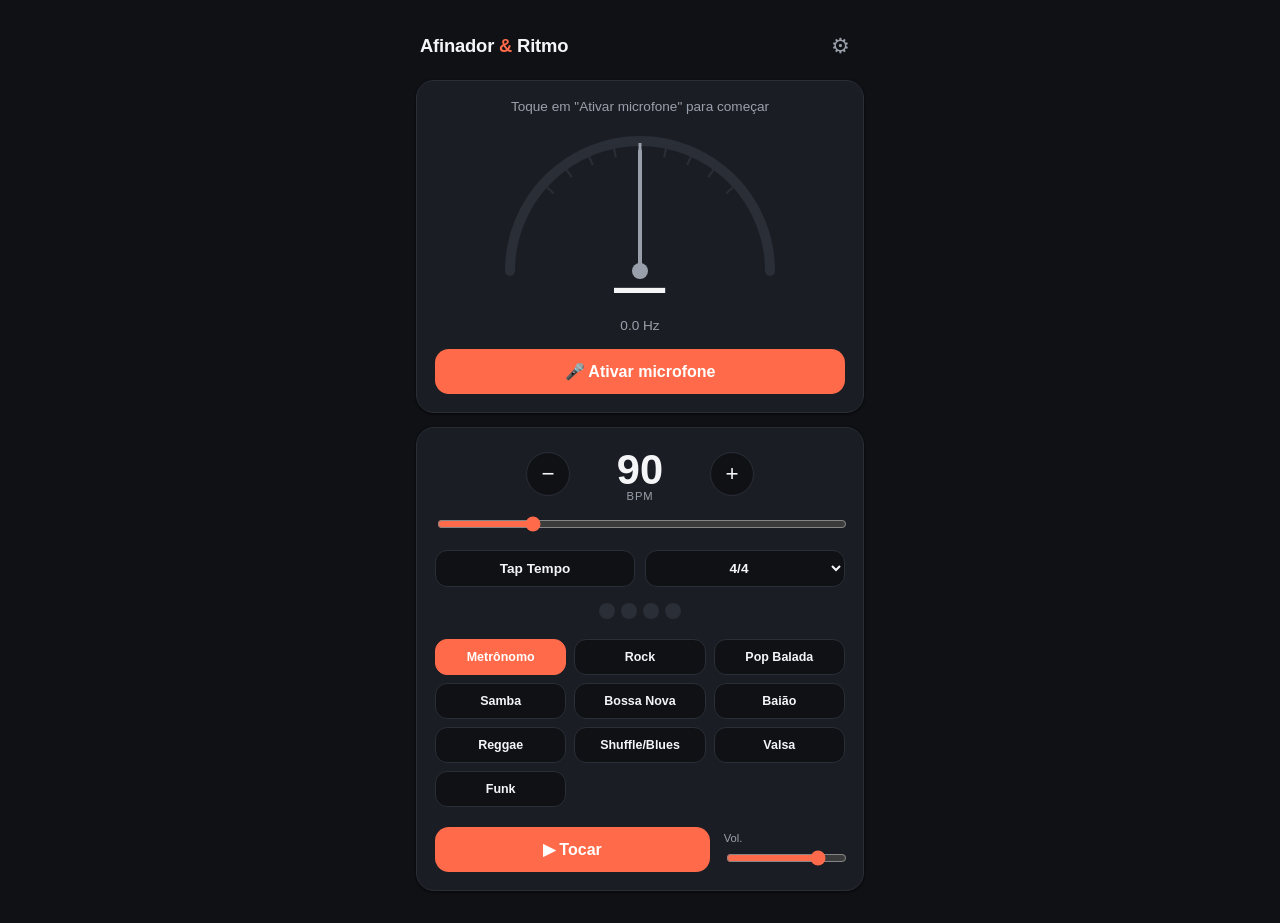
==== index.html @ 179dc12a "Initial commit: PWA afinador + metrônomo com ritmos de acompanhamento Add tuner (real-time pitch det" ====
<!DOCTYPE html>
<html lang="pt-BR">
<head>
<meta charset="UTF-8" />
<meta name="viewport" content="width=device-width, initial-scale=1, viewport-fit=cover" />
<title>Afinador &amp; Ritmo</title>
<meta name="theme-color" content="#14161c" />
<meta name="description" content="Afinador e metrônomo com ritmos de acompanhamento e mostrador de nota em tempo real." />
<link rel="manifest" href="manifest.json" />
<link rel="icon" href="icons/icon.svg" type="image/svg+xml" />
<link rel="apple-touch-icon" href="icons/icon-180.png" />
<link rel="stylesheet" href="css/styles.css" />
</head>
<body>
<div class="app">

  <header class="topbar">
    <h1>Afinador <span class="dot">&amp;</span> Ritmo</h1>
    <button id="btn-settings" class="icon-btn" aria-label="Ajustes" title="Ajustes">⚙</button>
  </header>

  <main class="main">

    <!-- TUNER CARD -->
    <section class="card tuner-card">
      <div class="tuner-status" id="tuner-status">Toque em "Ativar microfone" para começar</div>

      <div class="tuner-display">
        <svg class="cents-meter" viewBox="0 0 300 170" id="cents-meter">
          <path d="M20,150 A130,130 0 0,1 280,150" class="meter-arc" />
          <g id="meter-ticks"></g>
          <line id="meter-needle" x1="150" y1="150" x2="150" y2="30" class="meter-needle" />
          <circle cx="150" cy="150" r="8" class="meter-pivot" />
        </svg>

        <div class="note-readout">
          <span class="note-name" id="note-name">—</span>
          <span class="note-octave" id="note-octave"></span>
        </div>
        <div class="freq-readout" id="freq-readout">0.0 Hz</div>
      </div>

      <button id="btn-mic" class="primary-btn">🎤 Ativar microfone</button>
    </section>

    <!-- RHYTHM / METRONOME CARD -->
    <section class="card rhythm-card">
      <div class="bpm-row">
        <button id="btn-bpm-minus" class="round-btn" aria-label="Diminuir BPM">−</button>
        <div class="bpm-display">
          <span id="bpm-value">90</span>
          <span class="bpm-label">BPM</span>
        </div>
        <button id="btn-bpm-plus" class="round-btn" aria-label="Aumentar BPM">+</button>
      </div>

      <input type="range" id="bpm-slider" min="30" max="300" value="90" class="bpm-slider" />

      <div class="secondary-row">
        <button id="btn-tap" class="chip-btn">Tap Tempo</button>
        <select id="time-sig-select" class="chip-select" aria-label="Compasso"></select>
      </div>

      <div class="beat-indicator" id="beat-indicator"></div>

      <div class="rhythm-select" id="rhythm-select"></div>

      <div class="transport-row">
        <button id="btn-play" class="primary-btn play-btn">▶ Tocar</button>
        <div class="volume-wrap">
          <label for="volume-slider">Vol.</label>
          <input type="range" id="volume-slider" min="0" max="1" step="0.01" value="0.8" />
        </div>
      </div>
    </section>

  </main>

  <div class="settings-sheet" id="settings-sheet" hidden>
    <div class="sheet-backdrop" id="sheet-backdrop"></div>
    <div class="sheet-content">
      <h2>Ajustes</h2>
      <label class="setting-row">
        <span>Referência A4 (Hz)</span>
        <input type="number" id="a4-input" min="410" max="470" value="440" />
      </label>
      <label class="setting-row">
        <span>Tema escuro</span>
        <input type="checkbox" id="theme-toggle" checked />
      </label>
      <button id="btn-close-settings" class="primary-btn">Fechar</button>
    </div>
  </div>

</div>

<script src="js/sound-bank.js"></script>
<script src="js/rhythm-patterns.js"></script>
<script src="js/metronome-engine.js"></script>
<script src="js/pitch-detector.js"></script>
<script src="js/ui.js"></script>
<script src="js/app.js"></script>
</body>
</html>
---- css/styles.css ----
:root {
  --bg: #f4f5f8;
  --card-bg: #ffffff;
  --text: #14161c;
  --text-dim: #6b7280;
  --accent: #ff6b4a;
  --accent-2: #2dd4bf;
  --border: #e5e7eb;
  --danger: #ef4444;
  --ok: #22c55e;
  --shadow: 0 1px 3px rgba(0,0,0,.08), 0 1px 2px rgba(0,0,0,.06);
  color-scheme: light;
}

:root[data-theme="dark"] {
  --bg: #0f1115;
  --card-bg: #1a1d24;
  --text: #f4f5f7;
  --text-dim: #9aa0ab;
  --border: #2a2e37;
  --shadow: 0 1px 3px rgba(0,0,0,.4), 0 1px 2px rgba(0,0,0,.3);
  color-scheme: dark;
}

* { box-sizing: border-box; }

body {
  background: var(--bg);
  color: var(--text);
  font-family: -apple-system, BlinkMacSystemFont, "Segoe UI", Roboto, Helvetica, Arial, sans-serif;
  -webkit-tap-highlight-color: transparent;
}

.app {
  max-width: 480px;
  margin: 0 auto;
  padding: 12px 16px calc(24px + env(safe-area-inset-bottom));
  min-height: 100vh;
}

.topbar {
  display: flex;
  align-items: center;
  justify-content: space-between;
  padding: 8px 4px 16px;
}

.topbar h1 {
  font-size: 1.15rem;
  font-weight: 700;
  margin: 0;
  letter-spacing: -0.01em;
}

.topbar .dot { color: var(--accent); }

.icon-btn {
  background: none;
  border: none;
  font-size: 1.3rem;
  color: var(--text-dim);
  cursor: pointer;
  padding: 6px 10px;
  border-radius: 10px;
}
.icon-btn:hover { background: var(--border); }

.main {
  display: flex;
  flex-direction: column;
  gap: 14px;
}

.card {
  background: var(--card-bg);
  border-radius: 18px;
  padding: 18px;
  box-shadow: var(--shadow);
  border: 1px solid var(--border);
}

/* Tuner */
.tuner-status {
  text-align: center;
  font-size: 0.85rem;
  color: var(--text-dim);
  margin-bottom: 6px;
  min-height: 1.2em;
}

.tuner-display {
  display: flex;
  flex-direction: column;
  align-items: center;
}

.cents-meter {
  width: 100%;
  max-width: 300px;
  height: auto;
}

.meter-arc {
  fill: none;
  stroke: var(--border);
  stroke-width: 10;
  stroke-linecap: round;
}

.meter-needle {
  stroke: var(--text-dim);
  stroke-width: 4;
  stroke-linecap: round;
  transform-origin: 150px 150px;
  transition: transform 0.08s ease-out, stroke 0.15s ease-out;
}

.meter-needle.in-tune { stroke: var(--ok); }
.meter-needle.close { stroke: var(--accent); }

.meter-pivot { fill: var(--text-dim); }

.meter-tick {
  stroke: var(--border);
  stroke-width: 2;
}
.meter-tick.center {
  stroke: var(--text-dim);
  stroke-width: 3;
}

.note-readout {
  margin-top: -34px;
  display: flex;
  align-items: baseline;
  gap: 2px;
}

.note-name {
  font-size: 3.2rem;
  font-weight: 800;
  letter-spacing: -0.02em;
  transition: color 0.15s ease-out;
}
.note-name.in-tune { color: var(--ok); }
.note-name.close { color: var(--accent); }

.note-octave {
  font-size: 1.3rem;
  color: var(--text-dim);
  font-weight: 600;
}

.freq-readout {
  color: var(--text-dim);
  font-size: 0.85rem;
  margin-top: 2px;
  font-variant-numeric: tabular-nums;
}

.primary-btn {
  width: 100%;
  border: none;
  background: var(--accent);
  color: #fff;
  font-size: 1rem;
  font-weight: 700;
  padding: 13px 16px;
  border-radius: 14px;
  margin-top: 16px;
  cursor: pointer;
  transition: transform 0.08s ease-out, opacity 0.15s ease-out;
}
.primary-btn:active { transform: scale(0.97); }
.primary-btn.is-active {
  background: var(--danger);
}

/* Rhythm card */
.bpm-row {
  display: flex;
  align-items: center;
  justify-content: center;
  gap: 20px;
}

.round-btn {
  width: 44px;
  height: 44px;
  border-radius: 50%;
  border: 1px solid var(--border);
  background: var(--bg);
  color: var(--text);
  font-size: 1.4rem;
  cursor: pointer;
  line-height: 1;
}
.round-btn:active { transform: scale(0.94); }

.bpm-display {
  text-align: center;
  min-width: 100px;
}
.bpm-display #bpm-value {
  font-size: 2.6rem;
  font-weight: 800;
  font-variant-numeric: tabular-nums;
}
.bpm-label {
  display: block;
  font-size: 0.7rem;
  color: var(--text-dim);
  letter-spacing: 0.08em;
  margin-top: -4px;
}

.bpm-slider {
  width: 100%;
  margin-top: 14px;
  accent-color: var(--accent);
}

.secondary-row {
  display: flex;
  gap: 10px;
  margin-top: 14px;
}

.chip-btn, .chip-select {
  flex: 1;
  border: 1px solid var(--border);
  background: var(--bg);
  color: var(--text);
  padding: 9px 10px;
  border-radius: 12px;
  font-size: 0.85rem;
  font-weight: 600;
  text-align: center;
  cursor: pointer;
}

.beat-indicator {
  display: flex;
  gap: 6px;
  justify-content: center;
  flex-wrap: wrap;
  margin-top: 16px;
  min-height: 20px;
}

.beat-dot {
  width: 14px;
  height: 14px;
  border-radius: 50%;
  background: var(--border);
  transition: background 0.05s, transform 0.05s;
}
.beat-dot.accent { width: 16px; height: 16px; }
.beat-dot.lit { background: var(--accent); transform: scale(1.15); }
.beat-dot.lit.accent { background: var(--accent-2); }

.rhythm-select {
  display: grid;
  grid-template-columns: repeat(3, 1fr);
  gap: 8px;
  margin-top: 16px;
}

.rhythm-chip {
  border: 1px solid var(--border);
  background: var(--bg);
  color: var(--text);
  padding: 10px 6px;
  border-radius: 12px;
  font-size: 0.78rem;
  font-weight: 600;
  cursor: pointer;
  text-align: center;
}
.rhythm-chip.active {
  background: var(--accent);
  border-color: var(--accent);
  color: #fff;
}

.transport-row {
  display: flex;
  align-items: center;
  gap: 14px;
  margin-top: 4px;
}
.transport-row .play-btn { margin-top: 16px; flex: 2; }
.volume-wrap {
  flex: 1;
  display: flex;
  flex-direction: column;
  gap: 4px;
  margin-top: 16px;
}
.volume-wrap label { font-size: 0.7rem; color: var(--text-dim); }
.volume-wrap input { accent-color: var(--accent); width: 100%; }

/* Settings sheet */
.settings-sheet {
  position: fixed;
  inset: 0;
  z-index: 20;
}
.sheet-backdrop {
  position: absolute;
  inset: 0;
  background: rgba(0,0,0,0.4);
}
.sheet-content {
  position: absolute;
  left: 50%;
  bottom: 0;
  transform: translateX(-50%);
  width: 100%;
  max-width: 480px;
  background: var(--card-bg);
  border-radius: 20px 20px 0 0;
  padding: 20px 20px calc(20px + env(safe-area-inset-bottom));
  box-shadow: var(--shadow);
}
.sheet-content h2 {
  margin: 0 0 12px;
  font-size: 1.1rem;
}
.setting-row {
  display: flex;
  align-items: center;
  justify-content: space-between;
  padding: 12px 0;
  border-bottom: 1px solid var(--border);
  font-size: 0.9rem;
}
.setting-row input[type="number"] {
  width: 80px;
  padding: 6px 8px;
  border-radius: 8px;
  border: 1px solid var(--border);
  background: var(--bg);
  color: var(--text);
}

@media (max-width: 340px) {
  .note-name { font-size: 2.6rem; }
  .rhythm-select { grid-template-columns: repeat(2, 1fr); }
}
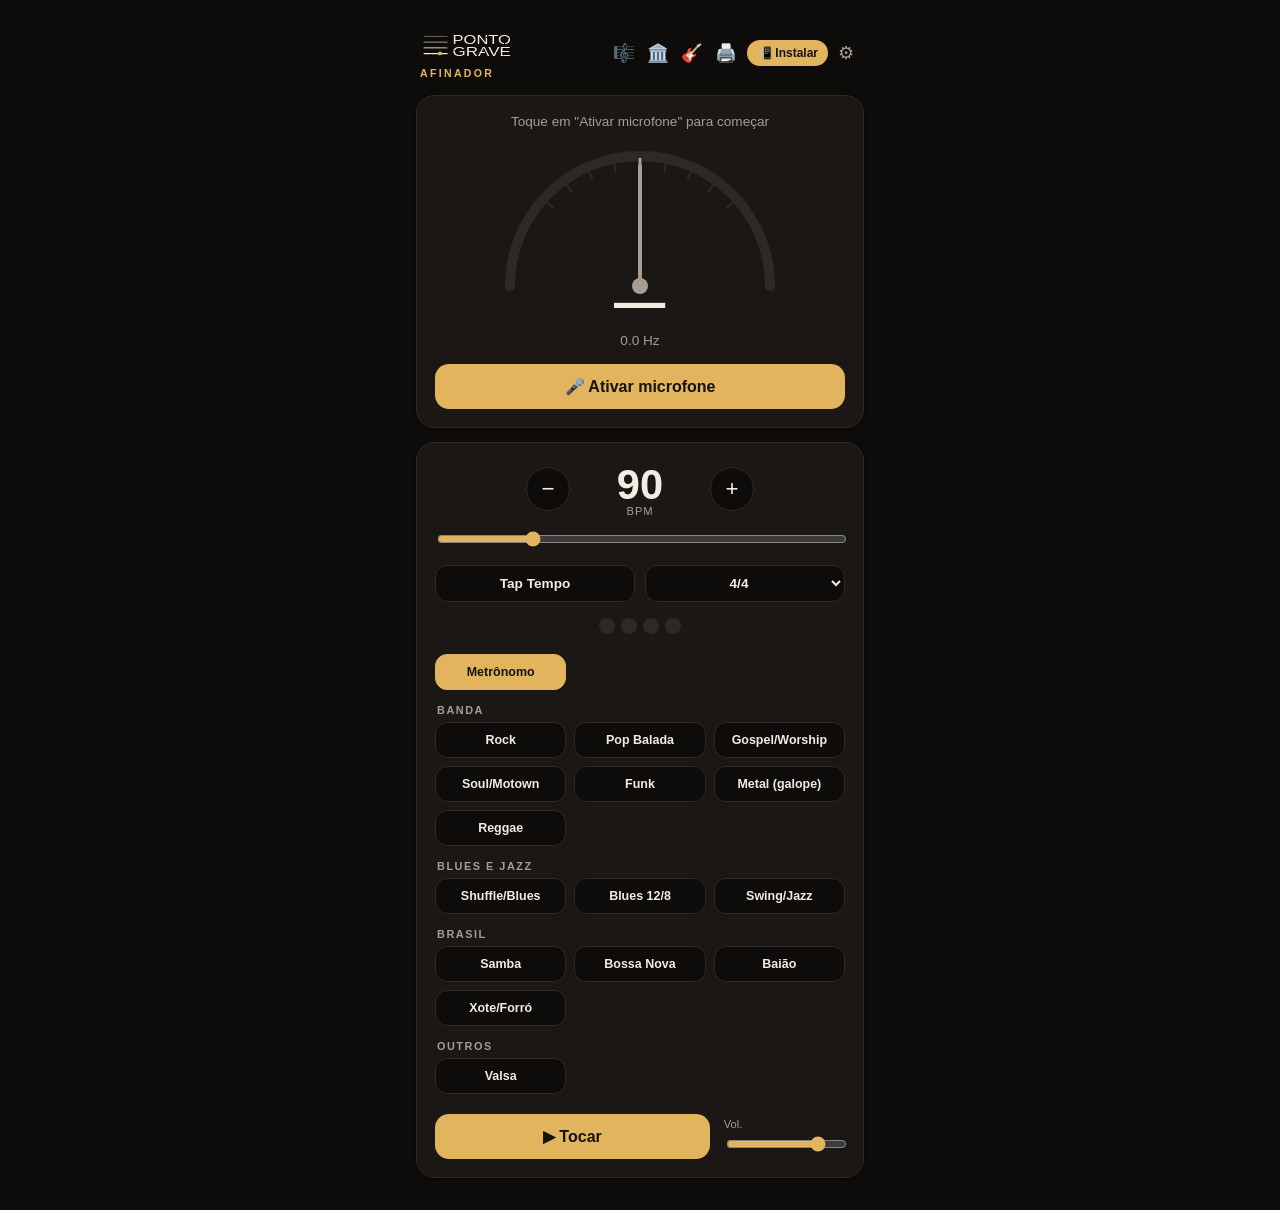
==== commit 6f1db1ac: "Afinador Ponto Grave: identidade visual, instalação e novos ritmos - Cores, logo, ícones e nome da m" ====
--- a/index.html
+++ b/index.html
@@ -3,9 +3,9 @@
 <head>
 <meta charset="UTF-8" />
 <meta name="viewport" content="width=device-width, initial-scale=1, viewport-fit=cover" />
-<title>Afinador &amp; Ritmo</title>
-<meta name="theme-color" content="#14161c" />
-<meta name="description" content="Afinador e metrônomo com ritmos de acompanhamento e mostrador de nota em tempo real." />
+<title>Afinador Ponto Grave</title>
+<meta name="theme-color" content="#0E0C0A" />
+<meta name="description" content="Afinador para contrabaixo, metrônomo com ritmos de acompanhamento, escalas e pentatônicas. Da Ponto Grave." />
 <link rel="manifest" href="manifest.json" />
 <link rel="icon" href="icons/icon.svg" type="image/svg+xml" />
 <link rel="apple-touch-icon" href="icons/icon-180.png" />
@@ -15,8 +15,15 @@
 <div class="app">
 
   <header class="topbar">
-    <h1>Afinador <span class="dot">&amp;</span> Ritmo</h1>
-    <button id="btn-settings" class="icon-btn" aria-label="Ajustes" title="Ajustes">⚙</button>
+    <h1><img src="icons/logo-fundo-escuro.svg" class="marca marca-escuro" alt="Ponto Grave"><img src="icons/logo-fundo-claro.svg" class="marca marca-claro" alt="Ponto Grave"><span class="app-nome">Afinador</span></h1>
+    <div>
+      <a href="escalas.html" class="icon-btn" aria-label="Escalas para contrabaixo" title="Escalas">🎼</a>
+      <a href="modos-gregos.html" class="icon-btn" aria-label="Modos gregos para contrabaixo" title="Modos gregos">🏛️</a>
+      <a href="pentatonicas.html" class="icon-btn" aria-label="Pentatônicas e blues para contrabaixo" title="Pentatônicas e blues">🎸</a>
+      <a href="campo-harmonico.html" class="icon-btn" aria-label="Escala e campo harmônico para imprimir" title="Campo harmônico (impressão)">🖨️</a>
+      <button id="btn-install" class="install-btn" aria-label="Instalar o app" title="Instalar o app">📲 Instalar</button>
+      <button id="btn-settings" class="icon-btn" aria-label="Ajustes" title="Ajustes">⚙</button>
+    </div>
   </header>
 
   <main class="main">
@@ -74,7 +81,37 @@
       </div>
     </section>
 
+
   </main>
+
+  <div class="settings-sheet" id="install-sheet" hidden>
+    <div class="sheet-backdrop" id="install-backdrop"></div>
+    <div class="sheet-content">
+      <h2>Instalar o Afinador Ponto Grave</h2>
+      <p class="install-note" style="margin:0 0 12px">Grátis. Fica com ícone na tela do celular e funciona sem internet depois da primeira vez.</p>
+      <button id="btn-install-now" class="primary-btn" style="margin:0 0 12px" hidden>📲 Instalar agora</button>
+      <div class="install-tabs" id="install-tabs">
+        <button data-os="android">Android</button><button data-os="iphone">iPhone</button><button data-os="pc">Computador</button>
+      </div>
+      <ol class="install-steps" data-os="android">
+        <li>Abra este site no <b>Chrome</b>.</li>
+        <li>Toque no menu <b>⋮</b> (canto de cima).</li>
+        <li>Escolha <b>Instalar app</b> ou <b>Adicionar à tela inicial</b>.</li>
+      </ol>
+      <ol class="install-steps" data-os="iphone" hidden>
+        <li>Abra este site no <b>Safari</b>.</li>
+        <li>Toque no botão <b>Compartilhar</b> (quadrado com a seta para cima).</li>
+        <li>Escolha <b>Adicionar à Tela de Início</b> e toque em <b>Adicionar</b>.</li>
+      </ol>
+      <ol class="install-steps" data-os="pc" hidden>
+        <li>Abra este site no <b>Chrome</b> ou no <b>Edge</b>.</li>
+        <li>Clique no ícone de <b>instalar</b> na barra de endereço (à direita).</li>
+        <li>Confirme em <b>Instalar</b>.</li>
+      </ol>
+      <p class="install-note">O afinador usa o microfone só enquanto está ligado. Nenhum som é gravado ou enviado.</p>
+      <button id="btn-close-install" class="primary-btn">Fechar</button>
+    </div>
+  </div>
 
   <div class="settings-sheet" id="settings-sheet" hidden>
     <div class="sheet-backdrop" id="sheet-backdrop"></div>
--- a/css/styles.css
+++ b/css/styles.css
@@ -1,11 +1,12 @@
 :root {
-  --bg: #f4f5f8;
-  --card-bg: #ffffff;
-  --text: #14161c;
-  --text-dim: #6b7280;
-  --accent: #ff6b4a;
-  --accent-2: #2dd4bf;
-  --border: #e5e7eb;
+  --bg: #F2ECE2;
+  --card-bg: #FBF8F2;
+  --text: #151210;
+  --text-dim: #6B6259;
+  --accent: #B8862F;
+  --accent-2: #E2B45E;
+  --on-accent: #151210;
+  --border: #E4DCCF;
   --danger: #ef4444;
   --ok: #22c55e;
   --shadow: 0 1px 3px rgba(0,0,0,.08), 0 1px 2px rgba(0,0,0,.06);
@@ -13,11 +14,14 @@
 }
 
 :root[data-theme="dark"] {
-  --bg: #0f1115;
-  --card-bg: #1a1d24;
-  --text: #f4f5f7;
-  --text-dim: #9aa0ab;
-  --border: #2a2e37;
+  --bg: #0E0C0A;
+  --card-bg: #1A1714;
+  --text: #F2ECE2;
+  --text-dim: #A79D90;
+  --accent: #E2B45E;
+  --accent-2: #F2ECE2;
+  --on-accent: #151210;
+  --border: #2E2923;
   --shadow: 0 1px 3px rgba(0,0,0,.4), 0 1px 2px rgba(0,0,0,.3);
   color-scheme: dark;
 }
@@ -45,12 +49,12 @@
   padding: 8px 4px 16px;
 }
 
-.topbar h1 {
-  font-size: 1.15rem;
-  font-weight: 700;
-  margin: 0;
-  letter-spacing: -0.01em;
-}
+.topbar h1 { margin: 0; line-height: 0; }
+.topbar .marca { height: 34px; width: auto; }
+.topbar .marca-claro { display: none; }
+:root[data-theme="light"] .topbar .marca-escuro { display: none; }
+:root[data-theme="light"] .topbar .marca-claro { display: inline; }
+.app-nome { display: block; font-size: 0.66rem; font-weight: 700; letter-spacing: 0.22em; text-transform: uppercase; color: var(--accent); margin-top: 6px; line-height: 1; }
 
 .topbar .dot { color: var(--accent); }
 
@@ -64,6 +68,11 @@
   border-radius: 10px;
 }
 .icon-btn:hover { background: var(--border); }
+
+a.icon-btn {
+  display: inline-block;
+  text-decoration: none;
+}
 
 .main {
   display: flex;
@@ -162,7 +171,7 @@
   width: 100%;
   border: none;
   background: var(--accent);
-  color: #fff;
+  color: var(--on-accent);
   font-size: 1rem;
   font-weight: 700;
   padding: 13px 16px;
@@ -280,7 +289,16 @@
 .rhythm-chip.active {
   background: var(--accent);
   border-color: var(--accent);
-  color: #fff;
+  color: var(--on-accent);
+}
+.rhythm-group {
+  grid-column: 1 / -1;
+  font-size: 0.68rem;
+  font-weight: 700;
+  letter-spacing: 0.14em;
+  text-transform: uppercase;
+  color: var(--text-dim);
+  margin: 6px 2px -2px;
 }
 
 .transport-row {
@@ -348,3 +366,18 @@
   .note-name { font-size: 2.6rem; }
   .rhythm-select { grid-template-columns: repeat(2, 1fr); }
 }
+
+/* Instalar o app */
+.install-btn { font-size: 0.8rem; font-weight: 700; color: var(--on-accent); background: var(--accent); border: none; border-radius: 999px; padding: 7px 12px; cursor: pointer; }
+.install-steps { margin: 4px 0 8px; padding-left: 20px; font-size: 0.92rem; line-height: 1.5; }
+.install-steps li { margin-bottom: 8px; }
+.install-note { font-size: 0.8rem; color: var(--text-dim); margin: 6px 0 0; }
+.install-tabs { display: flex; gap: 8px; margin: 4px 0 12px; }
+.install-tabs button { flex: 1; border: 1px solid var(--border); background: var(--bg); color: var(--text); padding: 8px; border-radius: 10px; font-weight: 600; cursor: pointer; }
+.install-tabs button.active { background: var(--accent); border-color: var(--accent); color: var(--on-accent); }
+
+/* Topo compacto: logo a esquerda, atalhos numa linha so */
+.topbar > div { display: flex; align-items: center; gap: 0; flex-wrap: nowrap; }
+.topbar .icon-btn { font-size: 1.1rem; padding: 6px 6px; }
+.topbar .install-btn { margin: 0 4px; padding: 6px 10px; font-size: 0.75rem; white-space: nowrap; }
+@media (max-width: 380px) { .topbar .marca { height: 28px; } .topbar .icon-btn { padding: 6px 4px; } }
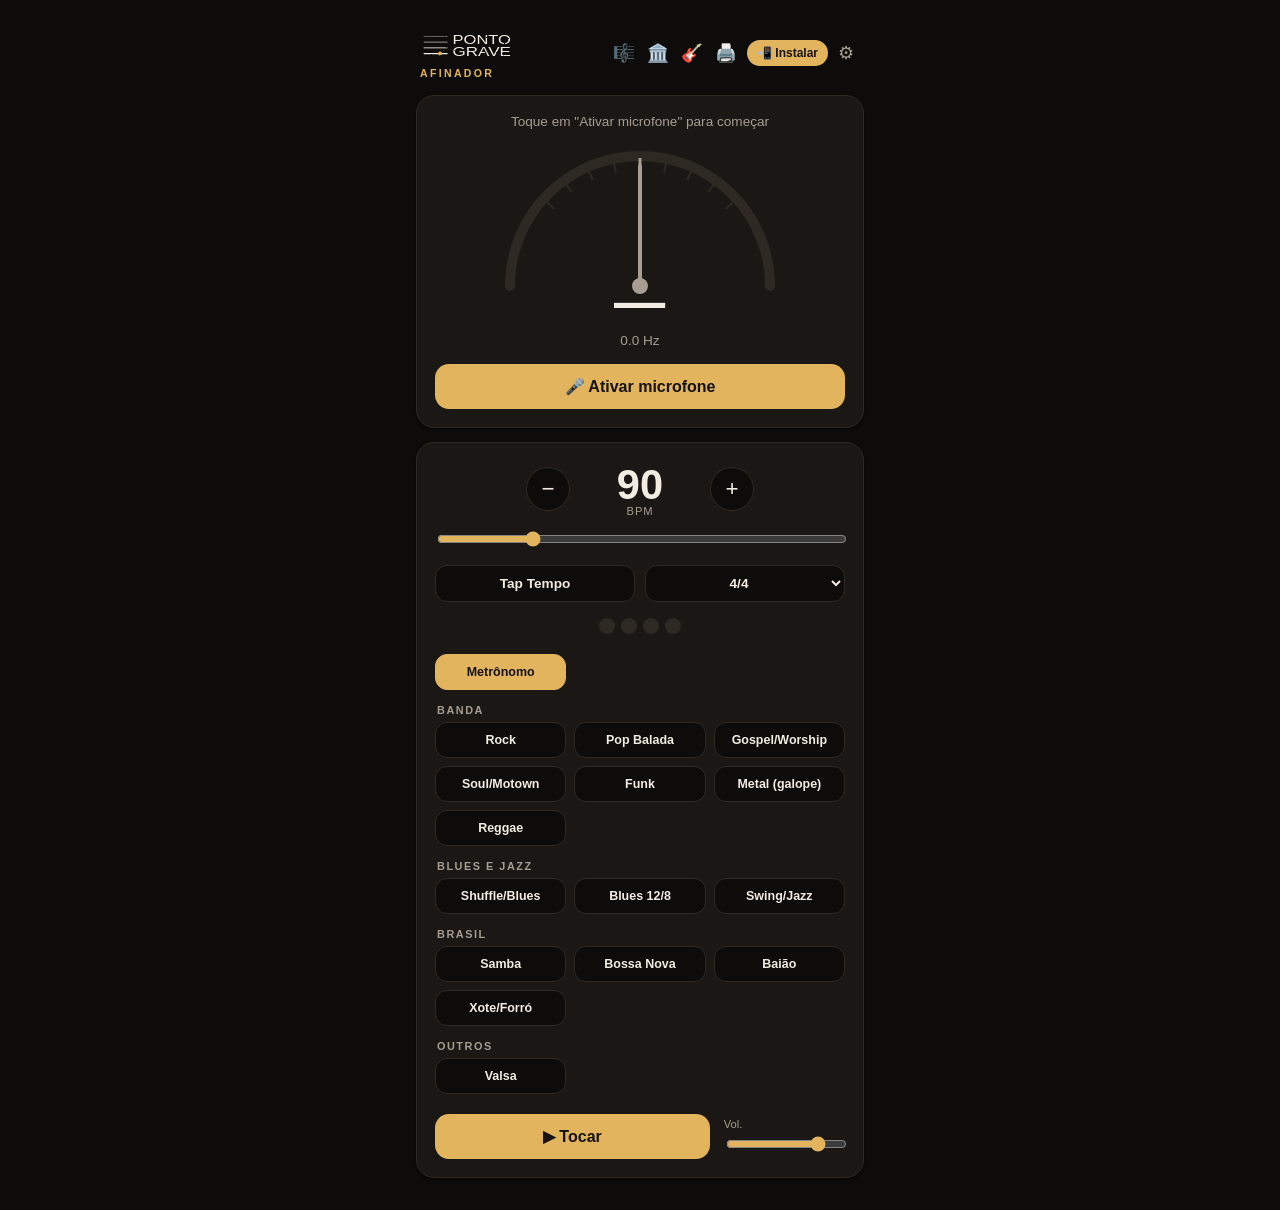
==== commit 947559e8: "Ajuste para celulares: botão Instalar só com ícone e quebra de linha nos nomes dos ritmos Co-Authore" ====
--- a/index.html
+++ b/index.html
@@ -21,7 +21,7 @@
       <a href="modos-gregos.html" class="icon-btn" aria-label="Modos gregos para contrabaixo" title="Modos gregos">🏛️</a>
       <a href="pentatonicas.html" class="icon-btn" aria-label="Pentatônicas e blues para contrabaixo" title="Pentatônicas e blues">🎸</a>
       <a href="campo-harmonico.html" class="icon-btn" aria-label="Escala e campo harmônico para imprimir" title="Campo harmônico (impressão)">🖨️</a>
-      <button id="btn-install" class="install-btn" aria-label="Instalar o app" title="Instalar o app">📲 Instalar</button>
+      <button id="btn-install" class="install-btn" aria-label="Instalar o app" title="Instalar o app">📲<span class="install-txt"> Instalar</span></button>
       <button id="btn-settings" class="icon-btn" aria-label="Ajustes" title="Ajustes">⚙</button>
     </div>
   </header>
--- a/css/styles.css
+++ b/css/styles.css
@@ -381,3 +381,13 @@
 .topbar .icon-btn { font-size: 1.1rem; padding: 6px 6px; }
 .topbar .install-btn { margin: 0 4px; padding: 6px 10px; font-size: 0.75rem; white-space: nowrap; }
 @media (max-width: 380px) { .topbar .marca { height: 28px; } .topbar .icon-btn { padding: 6px 4px; } }
+
+/* Celulares estreitos: topo sem transbordar */
+.topbar { gap: 8px; }
+.topbar h1 { flex-shrink: 0; }
+.topbar > div { flex-wrap: wrap; justify-content: flex-end; min-width: 0; }
+html, body { overflow-x: hidden; }
+@media (max-width: 440px) { .topbar .install-txt { display: none; } .topbar .install-btn { padding: 6px 9px; font-size: 0.95rem; } .topbar .icon-btn { font-size: 1.05rem; padding: 6px 4px; } .topbar .marca { height: 30px; } }
+
+.rhythm-select { grid-template-columns: repeat(3, minmax(0, 1fr)); }
+.rhythm-chip { overflow-wrap: normal; }
